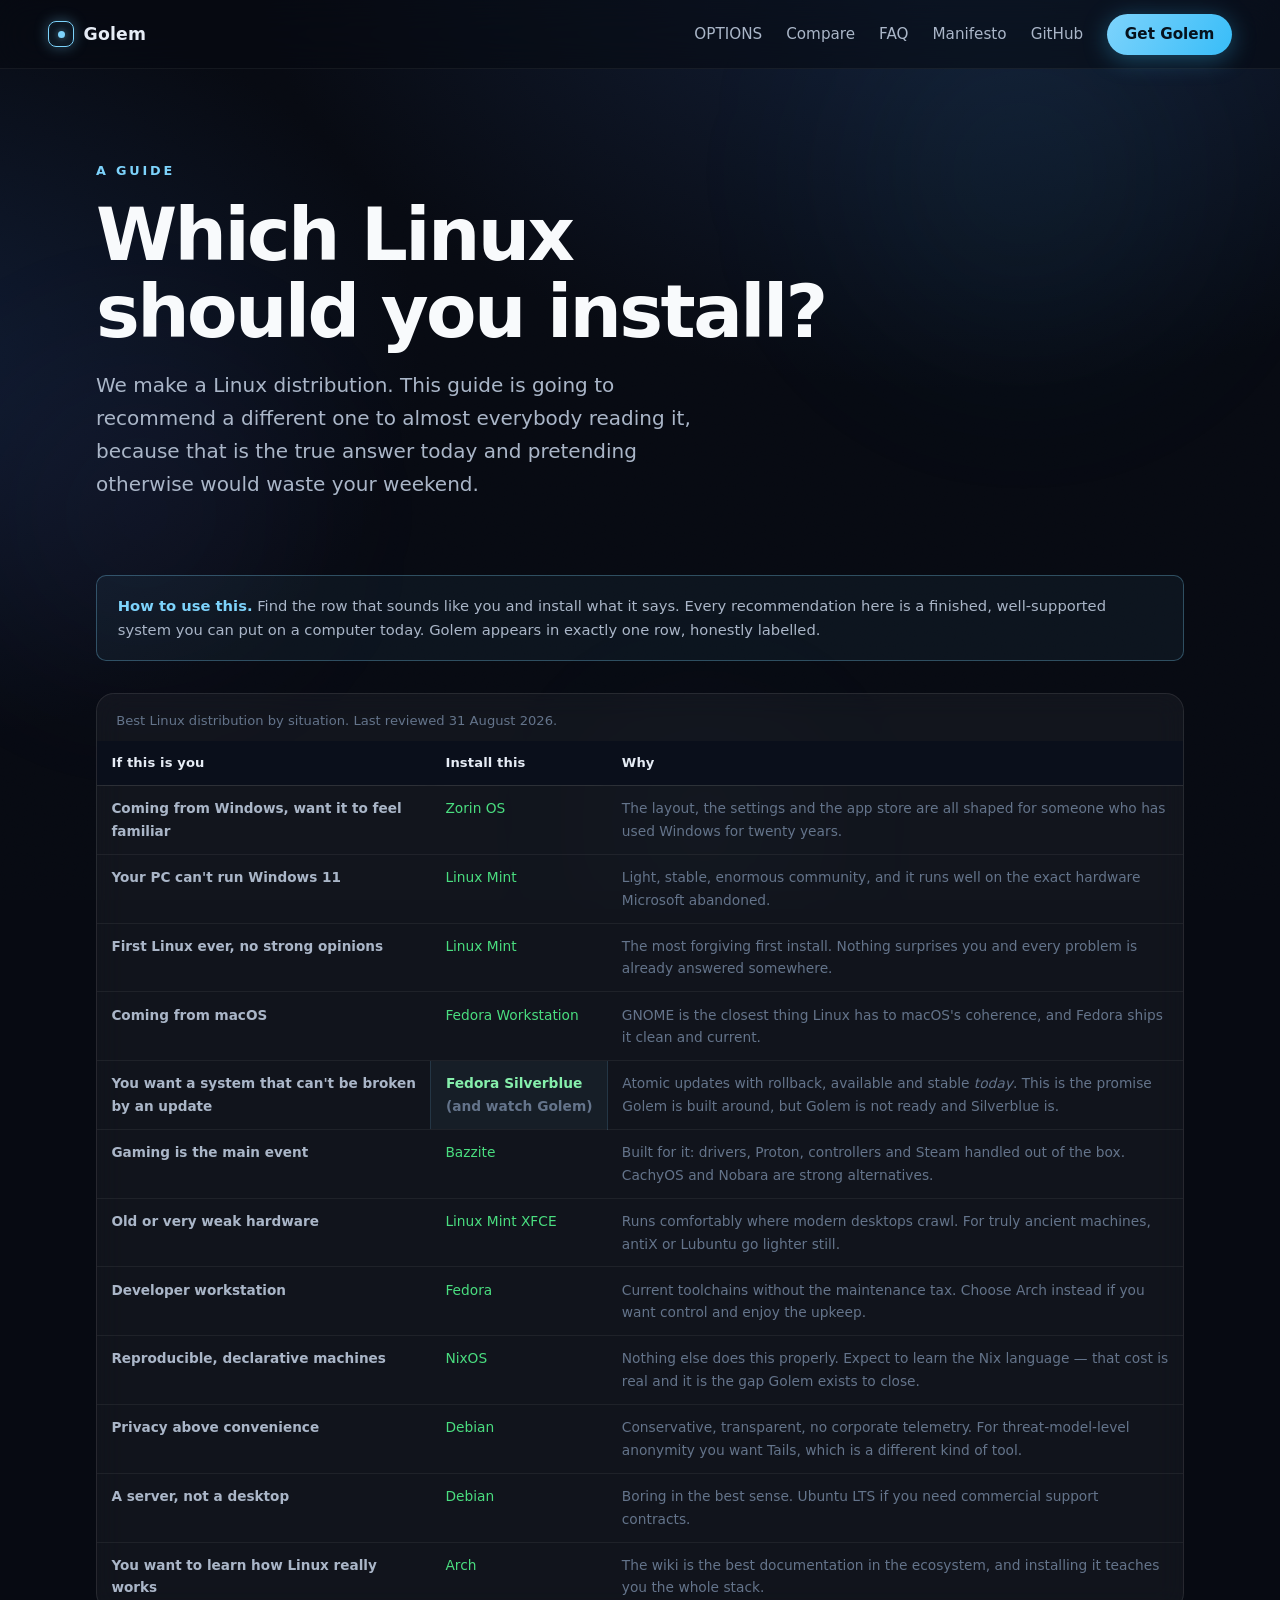
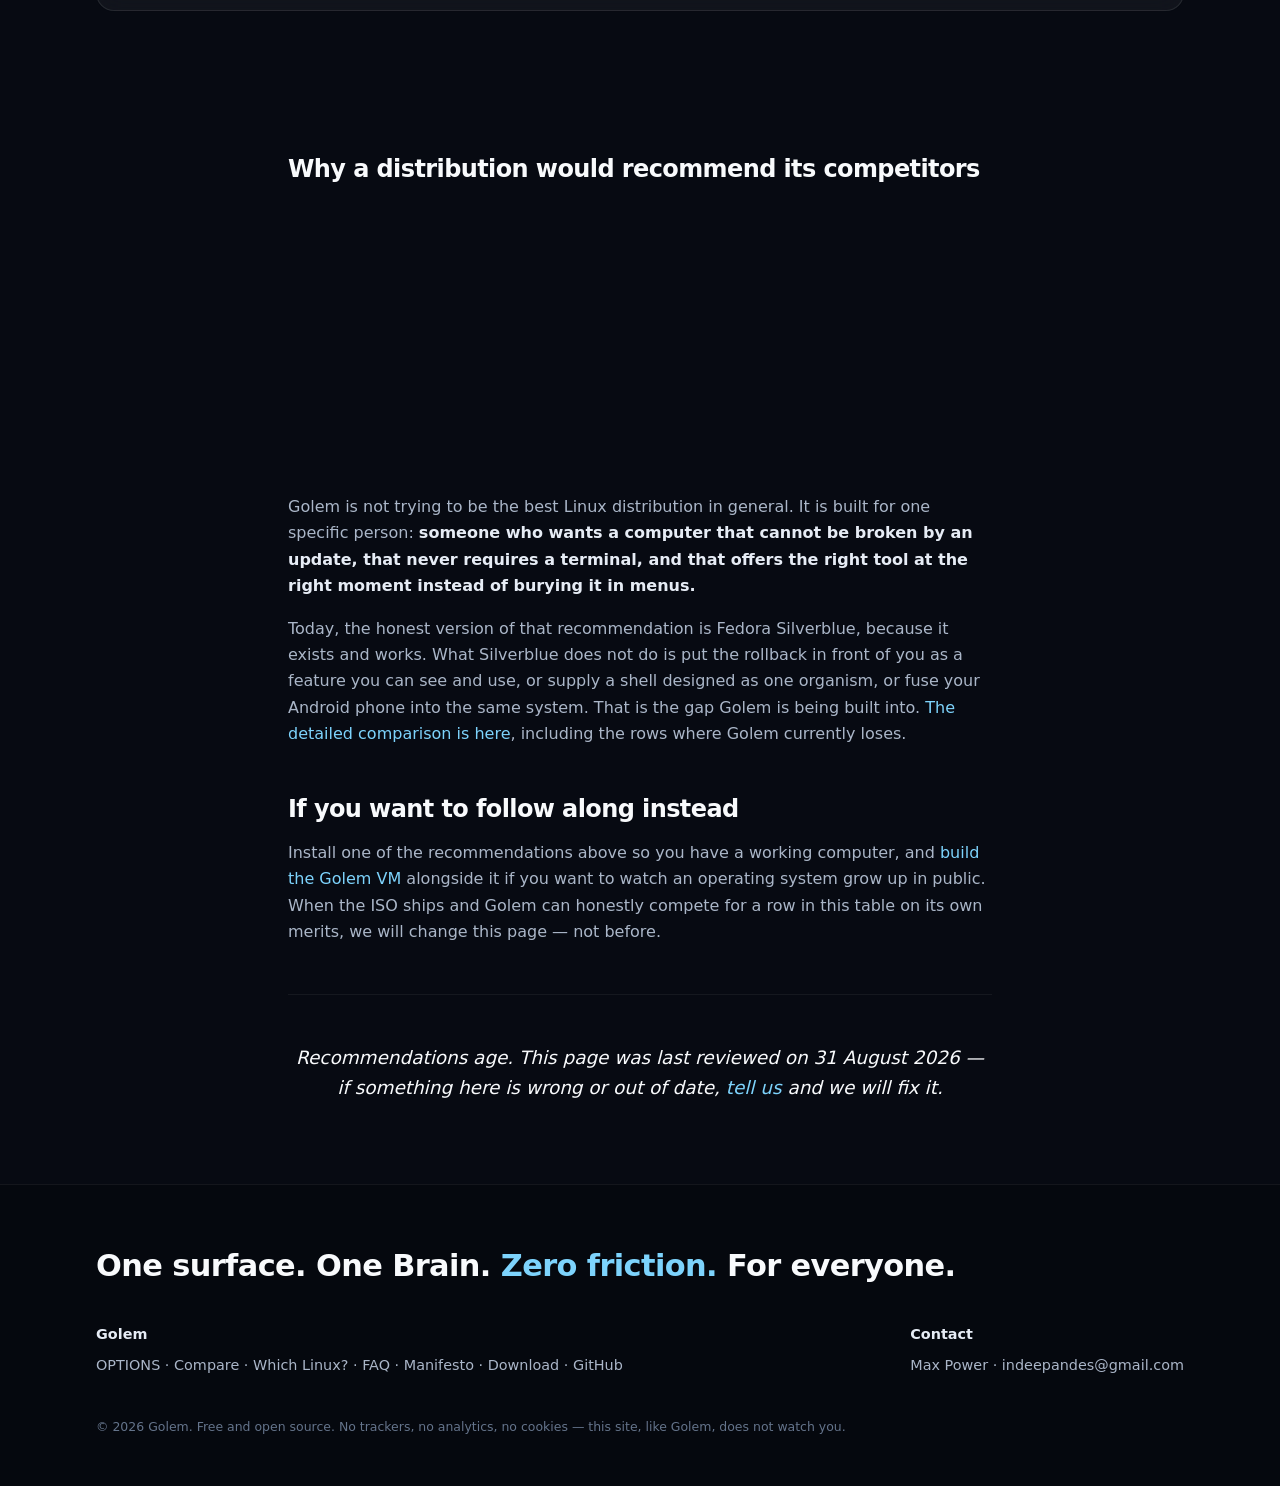
==== choose.html @ f8539fc9 "Fix the "golem linux" entity gap; serve "best distro" intent honestly The brand query problem was se" ====
<!DOCTYPE html>
<html lang="en">
<head>
  <meta charset="UTF-8" />
  <meta name="viewport" content="width=device-width, initial-scale=1.0" />
  <title>Which Linux should you actually install? An honest guide</title>
  <meta name="description" content="A guide to choosing the best Linux distribution for your situation — written by people who make one and will still tell you to install a different one. Covers Windows switchers, old hardware, gaming, developers and unbreakable systems." />
  <link rel="canonical" href="https://golem-os.com/choose.html" />
  <meta property="og:title" content="Which Linux should you actually install?" />
  <meta property="og:description" content="We make a Linux distribution, and this guide will mostly recommend other ones. Honest picks by situation." />
  <meta property="og:type" content="article" />
  <meta property="og:url" content="https://golem-os.com/choose.html" />
  <meta property="og:image" content="https://golem-os.com/assets/og-image.png" />
  <meta property="og:site_name" content="Golem" />
  <meta name="twitter:card" content="summary_large_image" />
  <link rel="icon" href="data:image/svg+xml,%3Csvg xmlns='http://www.w3.org/2000/svg' viewBox='0 0 32 32'%3E%3Crect x='3' y='3' width='26' height='26' rx='8' fill='none' stroke='%237dd3fc' stroke-width='2.5'/%3E%3Ccircle cx='16' cy='16' r='4' fill='%237dd3fc'/%3E%3C/svg%3E" />
  <link rel="stylesheet" href="assets/styles.css" />
  <script type="application/ld+json">
  {
    "@context": "https://schema.org",
    "@type": "TechArticle",
    "headline": "Which Linux should you actually install? An honest guide to choosing a distribution",
    "description": "A guide to choosing the best Linux distribution for a given situation — Windows switchers, machines rejected by Windows 11, gaming, development, older hardware, and systems that must not break — written by the developers of Golem Linux, who recommend other distributions for most cases.",
    "datePublished": "2026-08-31",
    "dateModified": "2026-08-31",
    "inLanguage": "en",
    "author": { "@type": "Person", "name": "Max Power" },
    "publisher": { "@type": "Organization", "name": "Golem", "url": "https://golem-os.com" },
    "mainEntityOfPage": { "@type": "WebPage", "@id": "https://golem-os.com/choose.html" },
    "about": [
      { "@type": "Thing", "name": "Linux distribution" },
      { "@type": "Thing", "name": "Operating system selection" }
    ]
  }
  </script>
</head>
<body>

  <div class="substrate" aria-hidden="true">
    <div class="aurora a1"></div>
    <div class="aurora a2"></div>
    <div class="aurora a3"></div>
  </div>

  <nav>
    <a class="brand" href="index.html"><span class="mark" aria-hidden="true"></span>Golem</a>
    <div class="links">
      <a href="options.html">OPTIONS</a>
      <a href="compare.html">Compare</a>
      <a href="faq.html">FAQ</a>
      <a href="manifesto.html">Manifesto</a>
      <a href="https://github.com/maxpoww/Golem">GitHub</a>
      <a class="btn" href="download.html">Get Golem</a>
    </div>
  </nav>

  <main>
    <section class="page-head">
      <div class="wrap">
        <div class="kicker rv in">A guide</div>
        <h1 class="rv in">Which Linux<br />should you install?</h1>
        <p class="lead rv in d1" style="margin-top:1.2rem">We make a Linux distribution.
        This guide is going to recommend a different one to almost everybody reading it,
        because that is the true answer today and pretending otherwise would waste your
        weekend.</p>
      </div>
    </section>

    <section style="padding-top:1rem">
      <div class="wrap">
        <div class="callout blue rv"><b>How to use this.</b> Find the row that sounds
        like you and install what it says. Every recommendation here is a finished,
        well-supported system you can put on a computer today. Golem appears in exactly
        one row, honestly labelled.</div>

        <div class="table-scroll rv" style="margin-top:2rem">
          <table class="cmp">
            <caption>Best Linux distribution by situation. Last reviewed 31 August 2026.</caption>
            <thead>
              <tr>
                <th scope="col">If this is you</th>
                <th scope="col">Install this</th>
                <th scope="col">Why</th>
              </tr>
            </thead>
            <tbody>
              <tr>
                <th scope="row">Coming from Windows, want it to feel familiar</th>
                <td class="good">Zorin OS</td>
                <td style="white-space:normal">The layout, the settings and the app store are all shaped for someone who has used Windows for twenty years.</td>
              </tr>
              <tr>
                <th scope="row">Your PC can't run Windows 11</th>
                <td class="good">Linux Mint</td>
                <td style="white-space:normal">Light, stable, enormous community, and it runs well on the exact hardware Microsoft abandoned.</td>
              </tr>
              <tr>
                <th scope="row">First Linux ever, no strong opinions</th>
                <td class="good">Linux Mint</td>
                <td style="white-space:normal">The most forgiving first install. Nothing surprises you and every problem is already answered somewhere.</td>
              </tr>
              <tr>
                <th scope="row">Coming from macOS</th>
                <td class="good">Fedora Workstation</td>
                <td style="white-space:normal">GNOME is the closest thing Linux has to macOS's coherence, and Fedora ships it clean and current.</td>
              </tr>
              <tr>
                <th scope="row">You want a system that can't be broken by an update</th>
                <td class="mine good">Fedora Silverblue<br /><span class="faint">(and watch Golem)</span></td>
                <td style="white-space:normal">Atomic updates with rollback, available and stable <em>today</em>. This is the promise Golem is built around, but Golem is not ready and Silverblue is.</td>
              </tr>
              <tr>
                <th scope="row">Gaming is the main event</th>
                <td class="good">Bazzite</td>
                <td style="white-space:normal">Built for it: drivers, Proton, controllers and Steam handled out of the box. CachyOS and Nobara are strong alternatives.</td>
              </tr>
              <tr>
                <th scope="row">Old or very weak hardware</th>
                <td class="good">Linux Mint XFCE</td>
                <td style="white-space:normal">Runs comfortably where modern desktops crawl. For truly ancient machines, antiX or Lubuntu go lighter still.</td>
              </tr>
              <tr>
                <th scope="row">Developer workstation</th>
                <td class="good">Fedora</td>
                <td style="white-space:normal">Current toolchains without the maintenance tax. Choose Arch instead if you want control and enjoy the upkeep.</td>
              </tr>
              <tr>
                <th scope="row">Reproducible, declarative machines</th>
                <td class="good">NixOS</td>
                <td style="white-space:normal">Nothing else does this properly. Expect to learn the Nix language — that cost is real and it is the gap Golem exists to close.</td>
              </tr>
              <tr>
                <th scope="row">Privacy above convenience</th>
                <td class="good">Debian</td>
                <td style="white-space:normal">Conservative, transparent, no corporate telemetry. For threat-model-level anonymity you want Tails, which is a different kind of tool.</td>
              </tr>
              <tr>
                <th scope="row">A server, not a desktop</th>
                <td class="good">Debian</td>
                <td style="white-space:normal">Boring in the best sense. Ubuntu LTS if you need commercial support contracts.</td>
              </tr>
              <tr>
                <th scope="row">You want to learn how Linux really works</th>
                <td class="good">Arch</td>
                <td style="white-space:normal">The wiki is the best documentation in the ecosystem, and installing it teaches you the whole stack.</td>
              </tr>
            </tbody>
          </table>
        </div>
      </div>
    </section>

    <section style="padding-top:1rem">
      <div class="wrap prose">

        <h2 class="rv">Why a distribution would recommend its competitors</h2>
        <p class="rv">Because the alternative is lying to you, and because a
        recommendation is only worth something if the person giving it is willing to
        give a different one. Golem is <strong>pre-alpha</strong>: there is no
        installable ISO, some tasks still need a terminal, and there is no screen
        reader support. Putting it at the top of a "best Linux" list today would be
        false, and you would find out within an hour of installing it.</p>
        <p class="rv">We would rather be the page you trusted when you installed Mint
        than the page that wasted your Saturday.</p>

        <h2 class="rv">The one row where Golem is the answer — eventually</h2>
        <p class="rv">Golem is not trying to be the best Linux distribution in general.
        It is built for one specific person: <strong>someone who wants a computer that
        cannot be broken by an update, that never requires a terminal, and that offers
        the right tool at the right moment instead of burying it in menus.</strong></p>
        <p class="rv">Today, the honest version of that recommendation is Fedora
        Silverblue, because it exists and works. What Silverblue does not do is put the
        rollback in front of you as a feature you can see and use, or supply a shell
        designed as one organism, or fuse your Android phone into the same system. That
        is the gap Golem is being built into. <a href="compare.html">The detailed
        comparison is here</a>, including the rows where Golem currently loses.</p>

        <h2 class="rv">If you want to follow along instead</h2>
        <p class="rv">Install one of the recommendations above so you have a working
        computer, and <a href="download.html">build the Golem VM</a> alongside it if you
        want to watch an operating system grow up in public. When the ISO ships and
        Golem can honestly compete for a row in this table on its own merits, we will
        change this page — not before.</p>

        <hr />
        <p class="close rv">Recommendations age. This page was last reviewed on
        31 August 2026 — if something here is wrong or out of date,
        <a href="mailto:indeepandes@gmail.com">tell us</a> and we will fix it.</p>
      </div>
    </section>
  </main>

  <footer>
    <div class="foot-wrap">
      <p class="foot-tag">One surface. One Brain. <span>Zero friction.</span> For everyone.</p>
      <div class="foot-cols">
        <div class="col">
          <b>Golem</b>
          <a href="options.html">OPTIONS</a> · <a href="compare.html">Compare</a> ·
          <a href="choose.html">Which Linux?</a> · <a href="faq.html">FAQ</a> ·
          <a href="manifesto.html">Manifesto</a> ·
          <a href="download.html">Download</a> · <a href="https://github.com/maxpoww/Golem">GitHub</a>
        </div>
        <div class="col">
          <b>Contact</b>
          Max Power · <a href="mailto:indeepandes@gmail.com">indeepandes@gmail.com</a>
        </div>
      </div>
      <p class="foot-note">© <span id="yr"></span> Golem. Free and open source.
      No trackers, no analytics, no cookies — this site, like Golem, does not watch you.</p>
    </div>
  </footer>

  <script src="assets/golem.js"></script>
</body>
</html>
---- assets/styles.css ----
/* ─────────────────────────────────────────────────────────────
   Golem — golem-os.com
   One design language: dark substrate, frosted glass, accent
   glow, motion with intent, idle at rest.
   ───────────────────────────────────────────────────────────── */

:root {
  --bg-0: #070a12;
  --bg-1: #0b101d;
  --bg-2: #101827;
  --ink: #e6ecf5;
  --ink-dim: #aab6c8;
  --ink-faint: #64748b;
  --accent: #7dd3fc;          /* the Shining */
  --accent-deep: #38bdf8;
  --violet: #a78bfa;
  --amber: #fbbf24;
  --red: #f87171;
  --green: #4ade80;
  --glass: rgba(255, 255, 255, 0.045);
  --glass-hi: rgba(255, 255, 255, 0.085);
  --line: rgba(255, 255, 255, 0.09);
  --line-soft: rgba(255, 255, 255, 0.06);
  --radius: 18px;
  --radius-sm: 10px;
  --font: system-ui, -apple-system, "Segoe UI", Roboto, "Inter", sans-serif;
  --mono: ui-monospace, "JetBrains Mono", "Cascadia Code", Menlo, monospace;
  --shadow: 0 24px 70px rgba(0, 0, 0, 0.55);
  --ease: cubic-bezier(0.22, 1, 0.36, 1);
}

* { margin: 0; padding: 0; box-sizing: border-box; }

html { scroll-behavior: smooth; }

body {
  font-family: var(--font);
  background: var(--bg-0);
  color: var(--ink);
  line-height: 1.65;
  overflow-x: hidden;
  -webkit-font-smoothing: antialiased;
}

::selection { background: rgba(125, 211, 252, 0.28); color: #fff; }

a { color: var(--accent); text-decoration: none; }
a:hover { text-decoration: underline; text-underline-offset: 3px; }

/* ── Substrate: aurora + grain ──────────────────────────────── */

.substrate {
  position: fixed; inset: 0; z-index: -2; overflow: hidden;
  background:
    radial-gradient(1200px 800px at 75% -10%, #14213a 0%, transparent 60%),
    radial-gradient(1000px 700px at -10% 40%, #101c33 0%, transparent 55%),
    var(--bg-0);
}
.substrate::after {
  content: ""; position: absolute; inset: 0;
  background-image: url("data:image/svg+xml,%3Csvg xmlns='http://www.w3.org/2000/svg' width='160' height='160'%3E%3Cfilter id='n'%3E%3CfeTurbulence type='fractalNoise' baseFrequency='0.9' numOctaves='2'/%3E%3C/filter%3E%3Crect width='160' height='160' filter='url(%23n)' opacity='0.05'/%3E%3C/svg%3E");
  mix-blend-mode: overlay;
}
.aurora {
  position: absolute; border-radius: 50%; filter: blur(90px); opacity: 0.5;
  will-change: transform;
}
.aurora.a1 {
  width: 44vw; height: 44vw; left: 58%; top: -12%;
  background: radial-gradient(circle, rgba(56, 189, 248, 0.16), transparent 65%);
  animation: drift-a 26s var(--ease) infinite alternate;
}
.aurora.a2 {
  width: 38vw; height: 38vw; left: -8%; top: 30%;
  background: radial-gradient(circle, rgba(167, 139, 250, 0.12), transparent 65%);
  animation: drift-b 34s var(--ease) infinite alternate;
}
.aurora.a3 {
  width: 30vw; height: 30vw; left: 40%; top: 70%;
  background: radial-gradient(circle, rgba(125, 211, 252, 0.08), transparent 65%);
  animation: drift-a 42s var(--ease) infinite alternate-reverse;
}
@keyframes drift-a { from { transform: translate3d(0,0,0) scale(1); } to { transform: translate3d(-6vw, 5vh, 0) scale(1.15); } }
@keyframes drift-b { from { transform: translate3d(0,0,0) scale(1); } to { transform: translate3d(5vw, -4vh, 0) scale(0.9); } }

/* ── Nav ────────────────────────────────────────────────────── */

nav {
  position: fixed; top: 0; left: 0; right: 0; z-index: 50;
  display: flex; align-items: center; gap: 1.6rem;
  padding: 0.85rem clamp(1.2rem, 4vw, 3rem);
  background: rgba(7, 10, 18, 0.55);
  backdrop-filter: blur(18px); -webkit-backdrop-filter: blur(18px);
  border-bottom: 1px solid var(--line-soft);
}
.brand {
  display: flex; align-items: center; gap: 0.6rem;
  font-weight: 700; font-size: 1.08rem; letter-spacing: 0.01em; color: var(--ink);
}
.brand:hover { text-decoration: none; }
.mark {
  width: 26px; height: 26px; border-radius: 8px;
  border: 1.5px solid var(--accent);
  position: relative; flex-shrink: 0;
  box-shadow: 0 0 14px rgba(125, 211, 252, 0.35), inset 0 0 8px rgba(125, 211, 252, 0.15);
}
.mark::after {
  content: ""; position: absolute; inset: 0; margin: auto;
  width: 7px; height: 7px; border-radius: 50%;
  background: var(--accent);
  box-shadow: 0 0 10px var(--accent);
  animation: eye 5s ease-in-out infinite;
}
@keyframes eye { 0%, 100% { opacity: 0.85; transform: scale(1);} 50% { opacity: 1; transform: scale(1.18);} }
nav .links { margin-left: auto; display: flex; align-items: center; gap: 1.5rem; }
nav .links a { color: var(--ink-dim); font-size: 0.95rem; }
nav .links a:hover { color: var(--ink); text-decoration: none; }
nav .links a.active { color: var(--accent); }
.btn {
  display: inline-flex; align-items: center; gap: 0.5rem;
  padding: 0.62rem 1.25rem; border-radius: 999px;
  font-weight: 600; font-size: 0.95rem; color: #06121d !important;
  background: linear-gradient(120deg, var(--accent), var(--accent-deep));
  box-shadow: 0 4px 24px rgba(56, 189, 248, 0.35);
  transition: transform 0.25s var(--ease), box-shadow 0.25s var(--ease);
}
.btn:hover { transform: translateY(-2px); box-shadow: 0 8px 32px rgba(56, 189, 248, 0.5); text-decoration: none; }
.btn.ghost {
  background: var(--glass); color: var(--ink) !important;
  border: 1px solid var(--line); box-shadow: none;
  backdrop-filter: blur(10px);
}
.btn.ghost:hover { border-color: rgba(125, 211, 252, 0.4); box-shadow: 0 4px 24px rgba(0,0,0,0.3); }
nav .btn { padding: 0.5rem 1.1rem; }

/* ── Layout primitives ──────────────────────────────────────── */

main { display: block; }
section { padding: clamp(4rem, 9vh, 7.5rem) clamp(1.2rem, 5vw, 3rem); }
.wrap { max-width: 68rem; margin: 0 auto; }
.wrap.narrow { max-width: 46rem; }

.kicker {
  font-size: 0.8rem; font-weight: 700; letter-spacing: 0.22em;
  text-transform: uppercase; color: var(--accent);
  margin-bottom: 1rem;
}
h1 {
  font-size: clamp(2.6rem, 6.5vw, 4.6rem);
  line-height: 1.04; letter-spacing: -0.035em; font-weight: 800;
  color: #f8fafc;
}
h2 {
  font-size: clamp(1.7rem, 3.6vw, 2.6rem);
  line-height: 1.12; letter-spacing: -0.025em; font-weight: 750;
  color: #f8fafc; margin-bottom: 1.1rem;
}
h3 { font-size: 1.12rem; color: #f8fafc; letter-spacing: -0.01em; }
.lead { font-size: clamp(1.05rem, 1.8vw, 1.25rem); color: var(--ink-dim); max-width: 40rem; }
.dim { color: var(--ink-dim); }
.faint { color: var(--ink-faint); }

.glass {
  background: var(--glass);
  border: 1px solid var(--line);
  border-radius: var(--radius);
  backdrop-filter: blur(14px); -webkit-backdrop-filter: blur(14px);
}

/* Scroll reveal */
.rv { opacity: 0; transform: translateY(26px); transition: opacity 0.9s var(--ease), transform 0.9s var(--ease); }
.rv.in { opacity: 1; transform: none; }
.rv.d1 { transition-delay: 0.08s; } .rv.d2 { transition-delay: 0.16s; }
.rv.d3 { transition-delay: 0.24s; } .rv.d4 { transition-delay: 0.32s; }

/* ── Hero ───────────────────────────────────────────────────── */

.hero {
  min-height: 100svh;
  display: flex; flex-direction: column; justify-content: center;
  padding-top: 7rem; gap: 3.5rem;
}
.hero .copy { text-align: center; max-width: 52rem; margin: 0 auto; }
.hero .copy .lead { margin: 1.4rem auto 2.2rem; }
.hero .ctas { display: flex; gap: 1rem; justify-content: center; flex-wrap: wrap; }
.hero .release {
  display: inline-flex; align-items: center; gap: 0.55rem;
  font-size: 0.85rem; color: var(--ink-dim);
  border: 1px solid var(--line); border-radius: 999px;
  padding: 0.35rem 0.95rem; margin-bottom: 1.6rem;
  background: var(--glass);
}
.hero .release .pulse {
  width: 7px; height: 7px; border-radius: 50%; background: var(--green);
  box-shadow: 0 0 8px var(--green);
  animation: eye 3s ease-in-out infinite;
}

/* The living desktop */
.scene { perspective: 1400px; max-width: 62rem; margin: 0 auto; width: 100%; }
.desktop {
  position: relative; aspect-ratio: 16 / 9.6; width: 100%;
  border-radius: 22px; overflow: hidden;
  border: 1px solid var(--line);
  background:
    radial-gradient(140% 110% at 68% 12%, #1b2c4d 0%, #0e1729 48%, #0a101f 100%);
  box-shadow: var(--shadow), 0 0 90px rgba(56, 189, 248, 0.07);
  transform: rotateX(6deg);
  transform-style: preserve-3d;
  transition: transform 0.5s var(--ease);
  will-change: transform;
}
.desktop::before { /* wallpaper glow */
  content: ""; position: absolute; inset: 0;
  background:
    radial-gradient(40% 45% at 30% 75%, rgba(167, 139, 250, 0.12), transparent 70%),
    radial-gradient(45% 50% at 78% 30%, rgba(56, 189, 248, 0.14), transparent 70%);
  animation: wall 18s ease-in-out infinite alternate;
}
@keyframes wall { from { opacity: 0.7; } to { opacity: 1; } }

.g-topbar {
  position: absolute; top: 10px; left: 50%; transform: translateX(-50%);
  display: flex; align-items: center; gap: 0.6rem;
  padding: 0.35rem 0.8rem; border-radius: 999px;
  background: rgba(10, 15, 28, 0.6); border: 1px solid var(--line-soft);
  backdrop-filter: blur(12px);
  font-size: 0.72rem; color: var(--ink-dim); z-index: 3;
}
.g-topbar .sep { width: 1px; height: 12px; background: var(--line); }
.g-pill {
  padding: 0.12rem 0.6rem; border-radius: 999px; font-size: 0.68rem;
  background: rgba(255,255,255,0.06); border: 1px solid transparent;
  color: var(--ink-faint); transition: all 0.5s var(--ease);
  white-space: nowrap; max-width: 40px; overflow: hidden;
}
.g-pill.on {
  color: var(--ink); border-color: rgba(125, 211, 252, 0.35);
  background: rgba(125, 211, 252, 0.1); max-width: 160px;
  box-shadow: 0 0 12px rgba(125, 211, 252, 0.15);
}
.g-bell { position: relative; display: inline-block; width: 14px; height: 14px; }
.g-bell svg { display: block; width: 100%; height: 100%; stroke: var(--ink-dim); transition: stroke 0.4s; }
.d-bellbox .g-bell { width: 18px; height: 18px; }
.g-bell.amber svg { stroke: var(--amber); filter: drop-shadow(0 0 4px rgba(251,191,36,0.7)); }
.g-bell.red svg { stroke: var(--red); filter: drop-shadow(0 0 5px rgba(248,113,113,0.8)); }
.g-bell.beat svg { animation: beat 2s ease-in-out infinite; }
@keyframes beat { 0%,100% { transform: scale(1);} 50% { transform: scale(1.35);} }

.g-dock {
  position: absolute; bottom: 12px; left: 50%; transform: translateX(-50%);
  display: flex; gap: 0.55rem; padding: 0.5rem 0.7rem;
  border-radius: 16px; background: rgba(10, 15, 28, 0.6);
  border: 1px solid var(--line-soft); backdrop-filter: blur(12px); z-index: 3;
}
.g-app {
  width: clamp(22px, 3.2vw, 34px); height: clamp(22px, 3.2vw, 34px);
  border-radius: 9px;
  background: linear-gradient(140deg, var(--tint, #38bdf8) 0%, rgba(255,255,255,0.08) 130%);
  opacity: 0.85; position: relative;
  transition: transform 0.3s var(--ease);
}
.g-app:hover { transform: translateY(-5px) scale(1.08); }
.g-app.running::after {
  content: ""; position: absolute; bottom: -5px; left: 50%;
  transform: translateX(-50%);
  width: 3px; height: 3px; border-radius: 50%; background: var(--accent);
}

/* OPTIONS box inside hero */
.g-obox {
  position: absolute; right: 5%; top: 18%;
  width: min(46%, 300px); z-index: 2;
  border-radius: 14px; padding: 0.9rem;
  background: rgba(13, 20, 36, 0.72); border: 1px solid rgba(125, 211, 252, 0.22);
  backdrop-filter: blur(16px);
  box-shadow: 0 16px 44px rgba(0, 0, 0, 0.45), 0 0 24px rgba(125, 211, 252, 0.08);
  opacity: 0; transform: translateY(14px) scale(0.96);
  transition: opacity 0.6s var(--ease), transform 0.6s var(--ease);
}
.g-obox.show { opacity: 1; transform: none; }
.g-obox .tag {
  font-size: 0.62rem; letter-spacing: 0.18em; text-transform: uppercase;
  color: var(--accent); margin-bottom: 0.5rem; font-weight: 700;
}
.g-card { display: flex; gap: 0.65rem; align-items: flex-start; }
.g-card .thumb {
  width: 52px; height: 52px; border-radius: 10px; flex-shrink: 0;
  background: linear-gradient(140deg, #38bdf8, #a78bfa);
  opacity: 0.9;
}
.g-card .t1 { height: 9px; width: 85%; border-radius: 4px; background: rgba(255,255,255,0.55); margin-bottom: 7px; }
.g-card .t2 { height: 7px; width: 65%; border-radius: 4px; background: rgba(255,255,255,0.22); margin-bottom: 7px; }
.g-card .t3 { height: 7px; width: 45%; border-radius: 4px; background: rgba(255,255,255,0.14); }
.g-obox .row {
  display: flex; gap: 0.5rem; margin-top: 0.8rem;
}
.g-obox .chip {
  font-size: 0.66rem; padding: 0.28rem 0.7rem; border-radius: 999px;
  border: 1px solid var(--line); color: var(--ink-dim);
}
.g-obox .chip.hot { border-color: rgba(125,211,252,0.4); color: var(--accent); }

.hint { text-align: center; font-size: 0.8rem; color: var(--ink-faint); margin-top: 1.1rem; }

/* ── Big statement ──────────────────────────────────────────── */

.statement { text-align: center; }
.statement p {
  font-size: clamp(1.6rem, 4vw, 2.8rem); line-height: 1.25;
  letter-spacing: -0.02em; font-weight: 650; color: #f1f5f9;
  max-width: 56rem; margin: 0 auto;
}
.statement p em { color: var(--accent); font-style: normal; }
.statement .who { margin-top: 1.6rem; font-size: 1.05rem; color: var(--ink-faint); }

/* ── Demo cards ─────────────────────────────────────────────── */

.demos { display: grid; grid-template-columns: repeat(auto-fit, minmax(270px, 1fr)); gap: 1.2rem; margin-top: 2.6rem; }
.demo { padding: 1.3rem; display: flex; flex-direction: column; gap: 1rem; overflow: hidden; }
.demo .stage {
  position: relative; height: 168px; border-radius: var(--radius-sm);
  background: linear-gradient(160deg, #0d1526, #0a101d);
  border: 1px solid var(--line-soft); overflow: hidden;
}
.demo h3 { margin-top: 0.2rem; }
.demo p { font-size: 0.92rem; color: var(--ink-dim); }

/* demo: share card */
.d-url {
  position: absolute; top: 18px; left: 14px; right: 14px;
  font-family: var(--mono); font-size: 0.72rem; color: var(--ink-dim);
  padding: 0.45rem 0.6rem; border-radius: 8px;
  background: rgba(255,255,255,0.04); border: 1px solid var(--line-soft);
  transition: all 0.4s var(--ease); white-space: nowrap; overflow: hidden;
}
.d-url.copied { border-color: rgba(125,211,252,0.5); color: var(--accent); background: rgba(125,211,252,0.07); }
.d-share {
  position: absolute; left: 14px; right: 14px; bottom: 14px;
  border-radius: 10px; padding: 0.7rem;
  background: rgba(16, 24, 42, 0.9); border: 1px solid rgba(125,211,252,0.25);
  display: flex; gap: 0.6rem;
  opacity: 0; transform: translateY(12px) scale(0.97);
  transition: all 0.55s var(--ease);
  box-shadow: 0 10px 30px rgba(0,0,0,0.4);
}
.d-share.show { opacity: 1; transform: none; }
.d-share .thumb { width: 44px; height: 44px; border-radius: 8px; background: linear-gradient(140deg, #38bdf8, #a78bfa); flex-shrink: 0; }
.d-share .lines { flex: 1; padding-top: 3px; }
.d-share .l1 { height: 8px; width: 80%; background: rgba(255,255,255,0.5); border-radius: 4px; margin-bottom: 6px; }
.d-share .l2 { height: 6px; width: 60%; background: rgba(255,255,255,0.2); border-radius: 4px; }

/* demo: battery */
.d-batt {
  position: absolute; top: 16px; left: 14px;
  display: flex; align-items: center; gap: 0.5rem;
  font-family: var(--mono); font-size: 0.85rem; color: var(--ink-dim);
}
.d-batt .shell {
  width: 30px; height: 14px; border: 1.5px solid var(--ink-faint); border-radius: 4px;
  position: relative; padding: 2px;
}
.d-batt .shell::after {
  content: ""; position: absolute; right: -5px; top: 4px;
  width: 3px; height: 6px; border-radius: 1px; background: var(--ink-faint);
}
.d-batt .juice { height: 100%; border-radius: 2px; background: var(--green); width: 60%; transition: all 0.8s var(--ease); }
.d-batt.low .juice { background: var(--amber); }
.d-batt.crit .juice { background: var(--red); }
.d-bellbox { position: absolute; top: 16px; right: 16px; }
.d-notif {
  position: absolute; top: 46px; right: 16px; max-width: 78%;
  font-size: 0.72rem; color: var(--ink); padding: 0.5rem 0.7rem;
  border-radius: 9px; background: rgba(16,24,42,0.92);
  border: 1px solid rgba(248,113,113,0.35);
  opacity: 0; transform: translateY(-8px);
  transition: all 0.5s var(--ease);
}
.d-notif.show { opacity: 1; transform: none; }
.d-suspend {
  position: absolute; inset: 0; display: flex; align-items: center; justify-content: center;
  background: rgba(4, 6, 12, 0.9); font-size: 0.8rem; color: var(--ink-dim);
  letter-spacing: 0.12em; text-transform: uppercase;
  opacity: 0; transition: opacity 0.8s ease;
}
.d-suspend.show { opacity: 1; }

/* demo: dictionary */
.d-word {
  position: absolute; top: 22px; left: 50%; transform: translateX(-50%);
  font-size: 1rem; color: var(--ink); padding: 0.2rem 0.55rem; border-radius: 6px;
  transition: background 0.4s;
}
.d-word.sel { background: rgba(125, 211, 252, 0.25); }
.d-def {
  position: absolute; left: 14px; right: 14px; bottom: 14px;
  border-radius: 10px; padding: 0.7rem 0.85rem;
  background: rgba(16, 24, 42, 0.92); border: 1px solid rgba(125,211,252,0.25);
  opacity: 0; transform: translateY(12px);
  transition: all 0.55s var(--ease);
  font-size: 0.75rem; color: var(--ink-dim);
}
.d-def.show { opacity: 1; transform: none; }
.d-def b { color: var(--accent); font-size: 0.8rem; }
.d-def i { color: var(--ink-faint); }

/* demo: window pills */
.d-pills {
  position: absolute; top: 20px; left: 50%; transform: translateX(-50%);
  display: flex; gap: 0.45rem; align-items: center;
}
.d-win {
  position: absolute; border-radius: 8px; border: 1px solid var(--line);
  background: linear-gradient(160deg, rgba(255,255,255,0.05), rgba(255,255,255,0.015));
  transition: all 0.7s var(--ease); opacity: 0.55;
}
.d-win.front { opacity: 1; border-color: rgba(125,211,252,0.35); box-shadow: 0 10px 26px rgba(0,0,0,0.4); }

/* ── Rollback section ───────────────────────────────────────── */

.rollback { }
.rb-grid { display: grid; grid-template-columns: 1.05fr 1fr; gap: 3rem; align-items: center; margin-top: 1rem; }
@media (max-width: 860px) { .rb-grid { grid-template-columns: 1fr; } }

.rb-demo { padding: 1.4rem; }
.rb-screen {
  position: relative; aspect-ratio: 16/9; border-radius: var(--radius-sm);
  overflow: hidden; border: 1px solid var(--line-soft);
  background: radial-gradient(120% 100% at 70% 20%, #1b2c4d, #0c1322 70%);
}
.rb-screen .deco {
  position: absolute; inset: 0;
  background:
    radial-gradient(35% 40% at 30% 70%, rgba(167,139,250,0.14), transparent 70%),
    radial-gradient(40% 45% at 75% 30%, rgba(56,189,248,0.16), transparent 70%);
}
.rb-screen.broken .deco { animation: glitch-bg 0.5s steps(2) infinite; filter: hue-rotate(120deg) saturate(2); }
.rb-screen.broken::after {
  content: ""; position: absolute; inset: 0;
  background: repeating-linear-gradient(0deg, transparent 0 6px, rgba(248,113,113,0.09) 6px 8px);
  animation: scan 0.4s linear infinite;
}
@keyframes glitch-bg {
  0% { transform: translate(0); } 25% { transform: translate(-6px, 2px); }
  50% { transform: translate(4px, -3px); } 100% { transform: translate(0); }
}
@keyframes scan { from { transform: translateY(0);} to { transform: translateY(8px);} }
.rb-err {
  position: absolute; left: 12%; right: 12%; top: 30%;
  padding: 0.8rem 1rem; border-radius: 10px;
  background: rgba(20, 10, 14, 0.92); border: 1px solid rgba(248,113,113,0.5);
  font-family: var(--mono); font-size: 0.72rem; color: var(--red);
  opacity: 0; transform: scale(0.94); transition: all 0.35s var(--ease);
}
.rb-err.show { opacity: 1; transform: none; }
.rb-heal {
  position: absolute; inset: 0; pointer-events: none;
  background: linear-gradient(105deg, transparent 30%, rgba(125,211,252,0.25) 50%, transparent 70%);
  transform: translateX(-110%);
}
.rb-screen.healing .rb-heal { animation: heal 0.9s var(--ease) forwards; }
@keyframes heal { to { transform: translateX(110%); } }

.rb-timeline {
  display: flex; align-items: center; gap: 0.4rem; margin: 1.1rem 0 1rem;
  font-family: var(--mono); font-size: 0.75rem; color: var(--ink-faint);
  flex-wrap: wrap;
}
.rb-gen {
  padding: 0.3rem 0.75rem; border-radius: 999px;
  border: 1px solid var(--line); transition: all 0.4s var(--ease);
  white-space: nowrap;
}
.rb-gen.now { border-color: rgba(125,211,252,0.5); color: var(--accent); background: rgba(125,211,252,0.08); }
.rb-gen.bad { border-color: rgba(248,113,113,0.55); color: var(--red); background: rgba(248,113,113,0.07); }
.rb-gen.dead { opacity: 0.35; text-decoration: line-through; }
.rb-link { color: var(--ink-faint); }

.rb-actions { display: flex; gap: 0.7rem; flex-wrap: wrap; }
.rb-actions button {
  font: inherit; font-size: 0.9rem; font-weight: 600; cursor: pointer;
  padding: 0.6rem 1.2rem; border-radius: 999px;
  border: 1px solid var(--line); background: var(--glass); color: var(--ink);
  transition: all 0.3s var(--ease);
}
.rb-actions button:hover:not(:disabled) { border-color: rgba(125,211,252,0.4); transform: translateY(-1px); }
.rb-actions button:disabled { opacity: 0.35; cursor: default; }
.rb-actions .danger:hover:not(:disabled) { border-color: rgba(248,113,113,0.5); }
.rb-actions .save {
  background: linear-gradient(120deg, var(--accent), var(--accent-deep));
  color: #06121d; border: none;
}
.rb-actions .save.pulse { animation: savepulse 1.4s ease-in-out infinite; }
@keyframes savepulse {
  0%,100% { box-shadow: 0 0 0 0 rgba(56,189,248,0.5); }
  50% { box-shadow: 0 0 0 12px rgba(56,189,248,0); }
}
.rb-toast {
  margin-top: 1rem; font-size: 0.85rem; min-height: 1.5em;
  color: var(--ink-dim); transition: color 0.4s;
}
.rb-toast.ok { color: var(--green); }
.rb-toast.err { color: var(--red); }

.feature-copy .kicker { margin-bottom: 0.8rem; }
.feature-copy p { color: var(--ink-dim); margin-top: 0.9rem; }
.feature-copy p strong { color: var(--ink); }

/* ── Phone fusion ───────────────────────────────────────────── */

.fusion-grid { display: grid; grid-template-columns: 1fr 1.05fr; gap: 3rem; align-items: center; }
@media (max-width: 860px) { .fusion-grid { grid-template-columns: 1fr; } }

.fusion-stage {
  position: relative; height: 320px; border-radius: var(--radius);
  overflow: visible;
}
.f-phone {
  position: absolute; left: 4%; bottom: 6%;
  width: 118px; height: 232px; border-radius: 22px;
  border: 1.5px solid var(--line); background: linear-gradient(170deg, #101a2e, #0a111f);
  box-shadow: var(--shadow);
  padding: 0.7rem 0.55rem;
}
.f-phone::before {
  content: ""; position: absolute; top: 8px; left: 50%; transform: translateX(-50%);
  width: 34px; height: 5px; border-radius: 3px; background: rgba(255,255,255,0.12);
}
.f-laptop {
  position: absolute; right: 0; top: 6%;
  width: min(62%, 340px); aspect-ratio: 16/10; border-radius: 12px;
  border: 1.5px solid var(--line);
  background: radial-gradient(120% 100% at 70% 15%, #16233d, #0b1220 75%);
  box-shadow: var(--shadow);
}
.f-laptop .f-top {
  position: absolute; top: 7px; left: 50%; transform: translateX(-50%);
  display: flex; gap: 0.4rem; align-items: center;
  padding: 0.22rem 0.6rem; border-radius: 999px;
  background: rgba(10,15,28,0.7); border: 1px solid var(--line-soft);
  font-size: 0.6rem; color: var(--ink-faint);
}
.f-pp {
  display: inline-flex; align-items: center; gap: 4px;
  color: var(--ink-dim);
}
.f-pp .sig { width: 5px; height: 5px; border-radius: 50%; background: var(--green); box-shadow: 0 0 6px var(--green); }
.f-chip {
  position: absolute;
  padding: 0.45rem 0.65rem; border-radius: 10px;
  background: rgba(16,24,42,0.95); border: 1px solid rgba(125,211,252,0.3);
  font-size: 0.66rem; color: var(--ink); box-shadow: 0 10px 26px rgba(0,0,0,0.45);
  opacity: 0; z-index: 5; white-space: nowrap;
}
.f-chip .from { color: var(--ink-faint); font-size: 0.58rem; display: block; }
.f-chip.fly { animation: fly 2.6s var(--ease) forwards; }
@keyframes fly {
  0% { opacity: 0; transform: translate(0, 10px) scale(0.9); }
  14% { opacity: 1; transform: translate(0, 0) scale(1); }
  55% { opacity: 1; transform: translate(0, 0) scale(1); }
  85% { opacity: 1; transform: translate(var(--fly-x, 200px), var(--fly-y, -120px)) scale(0.92); }
  100% { opacity: 0; transform: translate(var(--fly-x, 200px), var(--fly-y, -120px)) scale(0.88); }
}
.f-note { font-size: 0.8rem; color: var(--ink-faint); margin-top: 0.8rem; }
.badge {
  display: inline-block; font-size: 0.7rem; font-weight: 700;
  letter-spacing: 0.14em; text-transform: uppercase;
  color: var(--violet); border: 1px solid rgba(167,139,250,0.35);
  padding: 0.25rem 0.7rem; border-radius: 999px; margin-bottom: 1rem;
}

/* ── Refusals ───────────────────────────────────────────────── */

.refusals { text-align: center; }
.refusals h2 { margin-bottom: 2.2rem; }
.refuse-list { max-width: 44rem; margin: 0 auto; display: flex; flex-direction: column; gap: 0.4rem; }
.refuse {
  font-size: clamp(1.15rem, 2.6vw, 1.7rem); font-weight: 650;
  letter-spacing: -0.015em; color: var(--ink-faint);
  padding: 0.55rem 0; position: relative;
  transition: color 0.6s var(--ease);
}
.refuse::after {
  content: ""; position: absolute; left: 50%; top: 50%;
  transform: translateX(-50%);
  height: 2px; width: 0; background: var(--red); opacity: 0.75;
  transition: width 0.7s var(--ease);
}
.refuse.in { color: var(--ink); }
.refuse.in::after { width: 100%; }
.refuse-close { margin-top: 2.4rem; font-size: 1.05rem; color: var(--ink-dim); }
.refuse-close b { color: var(--accent); }

/* ── Doors ──────────────────────────────────────────────────── */

.doors { display: grid; grid-template-columns: repeat(auto-fit, minmax(240px, 1fr)); gap: 1.2rem; margin-top: 2.4rem; }
.door { padding: 1.6rem; transition: transform 0.35s var(--ease), border-color 0.35s; }
.door:hover { transform: translateY(-5px); border-color: rgba(125,211,252,0.3); }
.door .from { font-size: 0.75rem; letter-spacing: 0.18em; text-transform: uppercase; color: var(--ink-faint); margin-bottom: 0.7rem; font-weight: 700; }
.door h3 { margin-bottom: 0.6rem; }
.door p { font-size: 0.95rem; color: var(--ink-dim); }

/* ── Anatomy (used on /options and home teaser) ─────────────── */

.anatomy { display: grid; grid-template-columns: repeat(auto-fit, minmax(230px, 1fr)); gap: 1.2rem; margin-top: 2.4rem; }
.organ { padding: 1.5rem; position: relative; overflow: hidden; }
.organ .glyph { font-size: 1.6rem; margin-bottom: 0.8rem; display: block; filter: saturate(0.8); }
.organ h3 { margin-bottom: 0.5rem; }
.organ h3 span { color: var(--ink-faint); font-weight: 500; font-size: 0.85rem; font-family: var(--mono); margin-left: 0.4rem; }
.organ p { font-size: 0.92rem; color: var(--ink-dim); }
.organ::before {
  content: ""; position: absolute; top: -40px; right: -40px;
  width: 120px; height: 120px; border-radius: 50%;
  background: radial-gradient(circle, rgba(125,211,252,0.09), transparent 70%);
}

/* ── Open / status ──────────────────────────────────────────── */

.open-grid { display: grid; grid-template-columns: 1fr 1fr; gap: 3rem; align-items: start; }
@media (max-width: 860px) { .open-grid { grid-template-columns: 1fr; } }
.status-line { display: flex; align-items: center; gap: 0.6rem; font-size: 0.9rem; color: var(--ink-dim); margin-top: 1.2rem; }
.status-dot { width: 8px; height: 8px; border-radius: 50%; background: var(--amber); box-shadow: 0 0 8px var(--amber); }

.arc { margin-top: 1rem; }
.arc-step { display: flex; gap: 0.9rem; padding: 0.55rem 0; align-items: baseline; }
.arc-step .id {
  font-family: var(--mono); font-size: 0.78rem; width: 2.6rem; flex-shrink: 0;
  color: var(--ink-faint);
}
.arc-step .id.done { color: var(--green); }
.arc-step .id.doing { color: var(--accent); }
.arc-step .what { font-size: 0.92rem; color: var(--ink-dim); }
.arc-step .what b { color: var(--ink); font-weight: 600; }

/* ── Footer ─────────────────────────────────────────────────── */

footer {
  border-top: 1px solid var(--line-soft);
  padding: 3.5rem clamp(1.2rem, 5vw, 3rem) 3rem;
  background: rgba(5, 7, 13, 0.6);
}
.foot-wrap { max-width: 68rem; margin: 0 auto; }
.foot-tag {
  font-size: clamp(1.3rem, 3vw, 1.9rem); font-weight: 700;
  letter-spacing: -0.02em; color: #f8fafc; margin-bottom: 2rem;
}
.foot-tag span { color: var(--accent); }
.foot-cols { display: flex; flex-wrap: wrap; gap: 2.5rem 4rem; justify-content: space-between; align-items: flex-end; }
.foot-cols .col { font-size: 0.9rem; color: var(--ink-dim); }
.foot-cols .col b { color: var(--ink); display: block; margin-bottom: 0.4rem; }
.foot-cols .col a { color: var(--ink-dim); }
.foot-cols .col a:hover { color: var(--accent); }
.foot-note { margin-top: 2.5rem; font-size: 0.78rem; color: var(--ink-faint); }

/* ── Page (inner pages) ─────────────────────────────────────── */

.page-head { padding-top: 10rem; padding-bottom: 2rem; }
.prose { max-width: 44rem; }
.prose h2 { margin-top: 3rem; font-size: 1.5rem; }
.prose p { margin-top: 1rem; color: var(--ink-dim); }
.prose p strong, .prose li b { color: var(--ink); }
.prose ul { margin: 1rem 0 0 1.2rem; color: var(--ink-dim); }
.prose li { margin-top: 0.55rem; }
.prose hr { border: none; border-top: 1px solid var(--line-soft); margin: 3rem 0; }
.prose .close { font-size: 1.15rem; font-style: italic; color: #f8fafc; text-align: center; }

pre.code {
  margin-top: 1.2rem; padding: 1.1rem 1.2rem; border-radius: var(--radius-sm);
  background: #0a0f1c; border: 1px solid var(--line-soft);
  font-family: var(--mono); font-size: 0.85rem; color: #cde3f5;
  overflow-x: auto; position: relative; line-height: 1.7;
}
pre.code .c { color: var(--ink-faint); }
.copy-btn {
  position: absolute; top: 0.6rem; right: 0.6rem;
  font: inherit; font-size: 0.7rem; cursor: pointer;
  padding: 0.3rem 0.7rem; border-radius: 6px;
  border: 1px solid var(--line); background: var(--glass); color: var(--ink-dim);
  transition: all 0.25s;
}
.copy-btn:hover { color: var(--accent); border-color: rgba(125,211,252,0.4); }

.callout {
  margin-top: 1.6rem; padding: 1.1rem 1.3rem; border-radius: var(--radius-sm);
  border: 1px solid rgba(251, 191, 36, 0.3); background: rgba(251, 191, 36, 0.05);
  font-size: 0.92rem; color: var(--ink-dim);
}
.callout b { color: var(--amber); }
.callout.blue { border-color: rgba(125,211,252,0.3); background: rgba(125,211,252,0.05); }
.callout.blue b { color: var(--accent); }

.rule-list { counter-reset: rule; margin-top: 1.5rem; }
.rule {
  display: flex; gap: 1.1rem; padding: 1rem 0;
  border-bottom: 1px solid var(--line-soft);
}
.rule::before {
  counter-increment: rule; content: counter(rule, decimal-leading-zero);
  font-family: var(--mono); color: var(--accent); font-size: 0.85rem;
  padding-top: 0.15rem;
}
.rule div b { color: var(--ink); display: block; margin-bottom: 0.2rem; }
.rule div { font-size: 0.95rem; color: var(--ink-dim); }

/* ── FAQ questions ──────────────────────────────────────────── */

.prose h3.q {
  margin-top: 2.2rem; font-size: 1.12rem; color: #f8fafc;
  padding-left: 1rem; border-left: 2px solid rgba(125, 211, 252, 0.45);
  line-height: 1.4;
}
.prose h3.q + p { margin-top: 0.7rem; }

/* ── Comparison table ───────────────────────────────────────── */

.table-scroll {
  overflow-x: auto; border-radius: var(--radius);
  border: 1px solid var(--line); background: var(--glass);
  backdrop-filter: blur(14px); -webkit-backdrop-filter: blur(14px);
}
table.cmp {
  border-collapse: collapse; width: 100%; min-width: 54rem;
  font-size: 0.86rem;
}
table.cmp caption {
  caption-side: top; text-align: left; padding: 1rem 1.2rem 0.6rem;
  color: var(--ink-faint); font-size: 0.82rem;
}
table.cmp th, table.cmp td {
  padding: 0.7rem 0.9rem; text-align: left;
  border-bottom: 1px solid var(--line-soft);
  vertical-align: top;
}
table.cmp thead th {
  color: var(--ink); font-weight: 700; font-size: 0.82rem;
  letter-spacing: 0.01em; white-space: nowrap;
  border-bottom: 1px solid var(--line);
  position: sticky; top: 0; background: rgba(11, 16, 29, 0.96);
  backdrop-filter: blur(8px);
}
table.cmp thead th.mine {
  color: var(--accent);
  background: linear-gradient(180deg, rgba(125,211,252,0.14), rgba(11,16,29,0.96));
}
table.cmp tbody th {
  font-weight: 600; color: var(--ink-dim); font-size: 0.85rem;
  min-width: 14rem;
}
table.cmp td { color: var(--ink-faint); white-space: nowrap; }
table.cmp td.mine {
  background: rgba(125, 211, 252, 0.05);
  border-left: 1px solid rgba(125,211,252,0.18);
  border-right: 1px solid rgba(125,211,252,0.18);
  color: var(--ink); font-weight: 600;
}
table.cmp td.good { color: var(--green); }
table.cmp td.mid { color: var(--amber); }
table.cmp td.bad { color: var(--red); }
table.cmp td.mine.good { color: #86efac; }
table.cmp td.mine.bad { color: #fca5a5; }
table.cmp tbody tr:hover td:not(.mine) { background: rgba(255,255,255,0.02); }
table.cmp tbody tr:last-child th, table.cmp tbody tr:last-child td { border-bottom: none; }

/* ── Responsive & motion safety ─────────────────────────────── */

@media (max-width: 640px) {
  nav .links a:not(.btn) { display: none; }
  .hero { padding-top: 6rem; }
  .desktop { transform: none; }
  .g-obox { width: 56%; }
}

@media (prefers-reduced-motion: reduce) {
  *, *::before, *::after {
    animation-duration: 0.001s !important;
    animation-iteration-count: 1 !important;
    transition-duration: 0.15s !important;
  }
  html { scroll-behavior: auto; }
  .rv { opacity: 1; transform: none; }
}
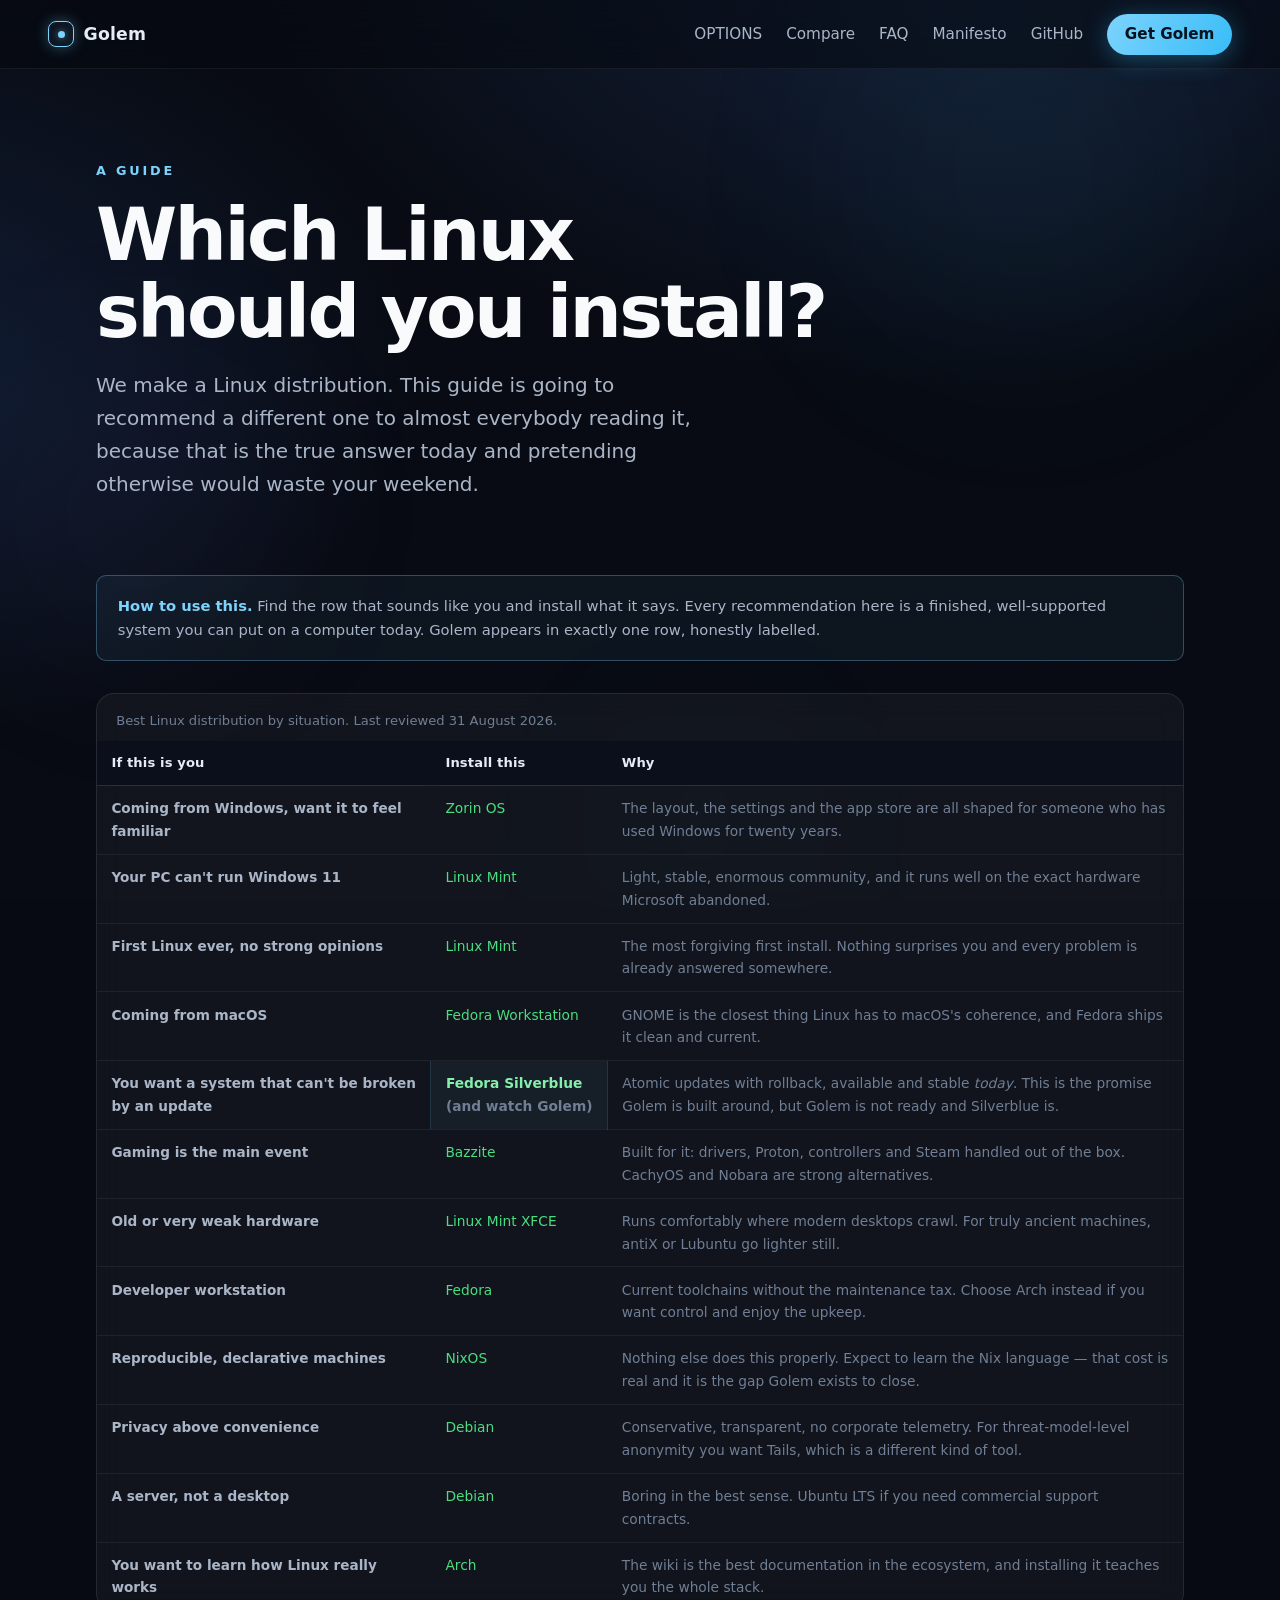
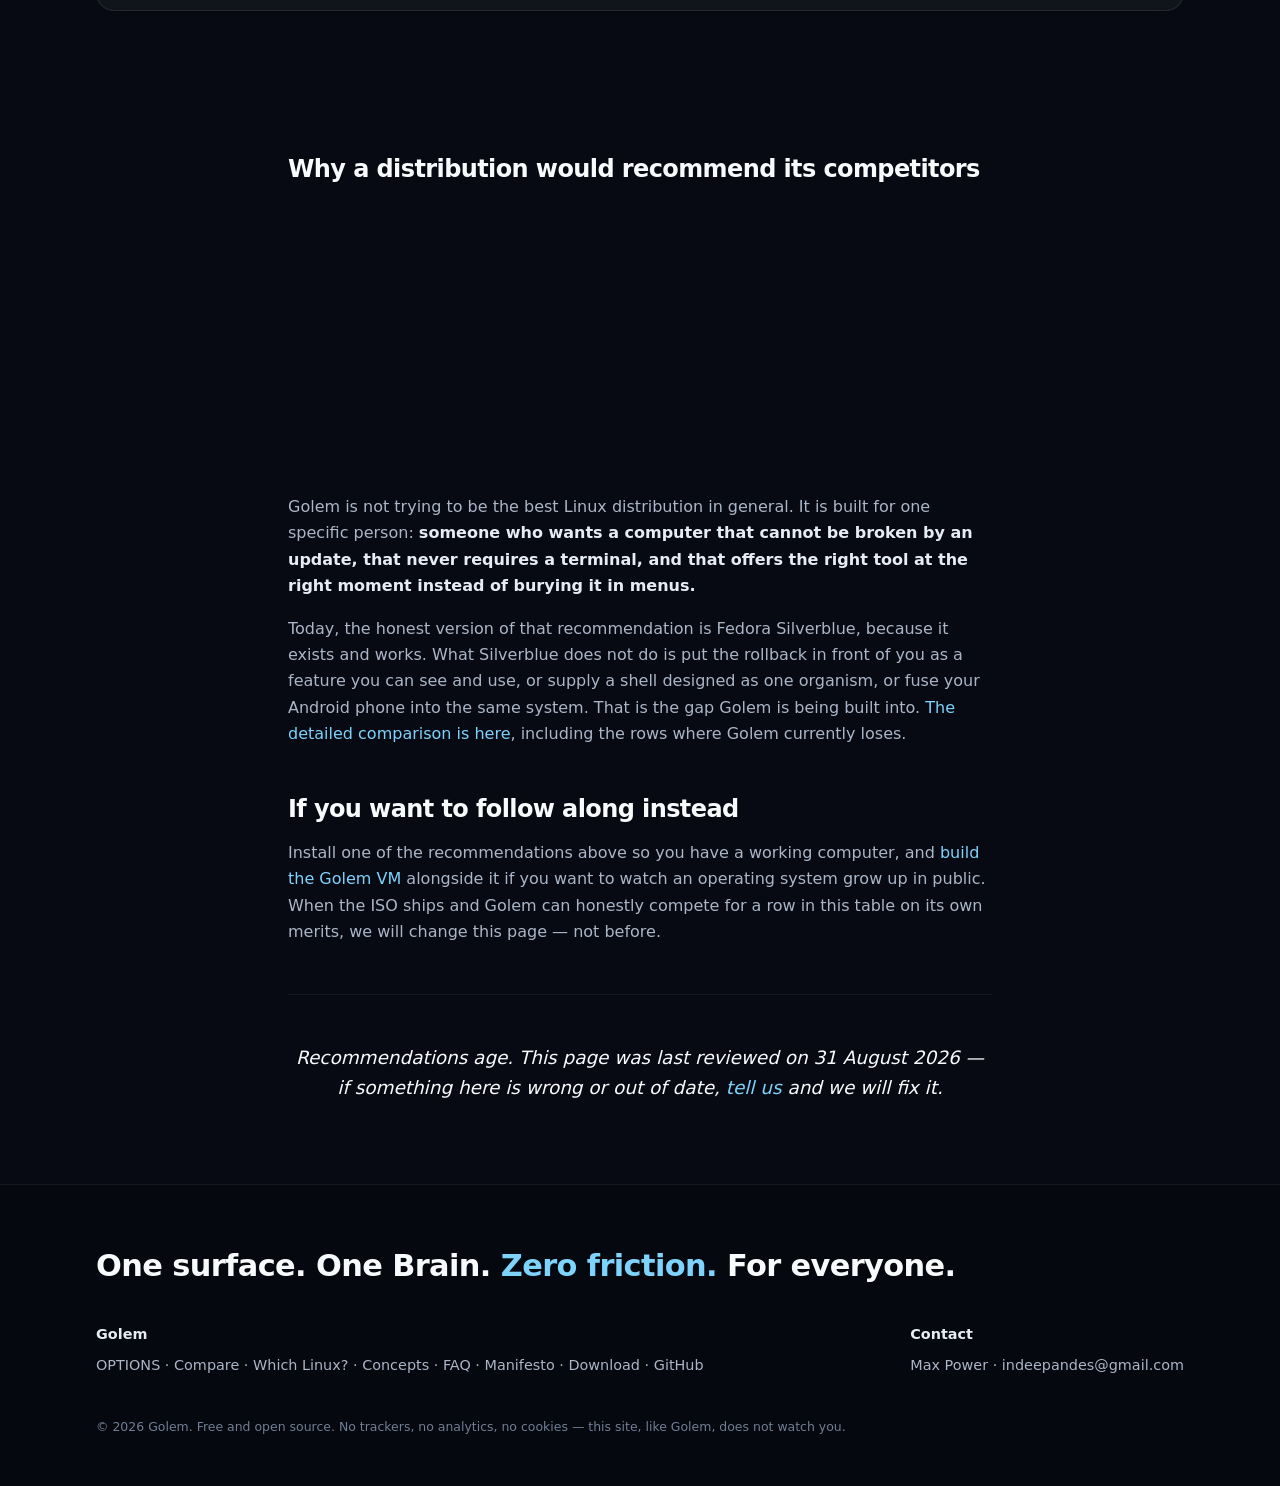
==== commit 733803bc: "Add definitional content, entity consolidation, a11y and 404 concepts.html — atomic update, generati" ====
--- a/choose.html
+++ b/choose.html
@@ -33,8 +33,34 @@
     ]
   }
   </script>
+  <script type="application/ld+json">
+  {
+    "@context": "https://schema.org",
+    "@graph": [
+      {
+        "@type": "BreadcrumbList",
+        "itemListElement": [
+          { "@type": "ListItem", "position": 1, "name": "Golem Linux", "item": "https://golem-os.com/" },
+          { "@type": "ListItem", "position": 2, "name": "Which Linux should you install?", "item": "https://golem-os.com/choose.html" }
+        ]
+      },
+      {
+        "@type": "WebPage",
+        "@id": "https://golem-os.com/choose.html",
+        "url": "https://golem-os.com/choose.html",
+        "name": "Which Linux should you install?",
+        "isPartOf": { "@id": "https://golem-os.com/#website" },
+        "about": { "@id": "https://golem-os.com/#golem" },
+        "publisher": { "@id": "https://golem-os.com/#org" },
+        "inLanguage": "en"
+      }
+    ]
+  }
+  </script>
 </head>
 <body>
+
+  <a class="skip" href="#main">Skip to content</a>
 
   <div class="substrate" aria-hidden="true">
     <div class="aurora a1"></div>
@@ -54,7 +80,7 @@
     </div>
   </nav>
 
-  <main>
+  <main id="main">
     <section class="page-head">
       <div class="wrap">
         <div class="kicker rv in">A guide</div>
@@ -197,7 +223,8 @@
         <div class="col">
           <b>Golem</b>
           <a href="options.html">OPTIONS</a> · <a href="compare.html">Compare</a> ·
-          <a href="choose.html">Which Linux?</a> · <a href="faq.html">FAQ</a> ·
+          <a href="choose.html">Which Linux?</a> · <a href="concepts.html">Concepts</a> ·
+          <a href="faq.html">FAQ</a> ·
           <a href="manifesto.html">Manifesto</a> ·
           <a href="download.html">Download</a> · <a href="https://github.com/maxpoww/Golem">GitHub</a>
         </div>
--- a/assets/styles.css
+++ b/assets/styles.css
@@ -10,7 +10,7 @@
   --bg-2: #101827;
   --ink: #e6ecf5;
   --ink-dim: #aab6c8;
-  --ink-faint: #64748b;
+  --ink-faint: #707f95;   /* 4.87:1 on --bg-0 — WCAG AA for body text */
   --accent: #7dd3fc;          /* the Shining */
   --accent-deep: #38bdf8;
   --violet: #a78bfa;
@@ -44,6 +44,21 @@
 
 ::selection { background: rgba(125, 211, 252, 0.28); color: #fff; }
 
+/* Keyboard access: skip link + a visible focus ring everywhere */
+.skip {
+  position: absolute; left: 50%; transform: translate(-50%, -140%);
+  z-index: 100; padding: 0.7rem 1.3rem; border-radius: 0 0 12px 12px;
+  background: var(--accent); color: #06121d; font-weight: 700;
+  transition: transform 0.2s var(--ease);
+}
+.skip:focus { transform: translate(-50%, 0); text-decoration: none; }
+
+:focus-visible {
+  outline: 2px solid var(--accent);
+  outline-offset: 3px;
+  border-radius: 4px;
+}
+
 a { color: var(--accent); text-decoration: none; }
 a:hover { text-decoration: underline; text-underline-offset: 3px; }
 
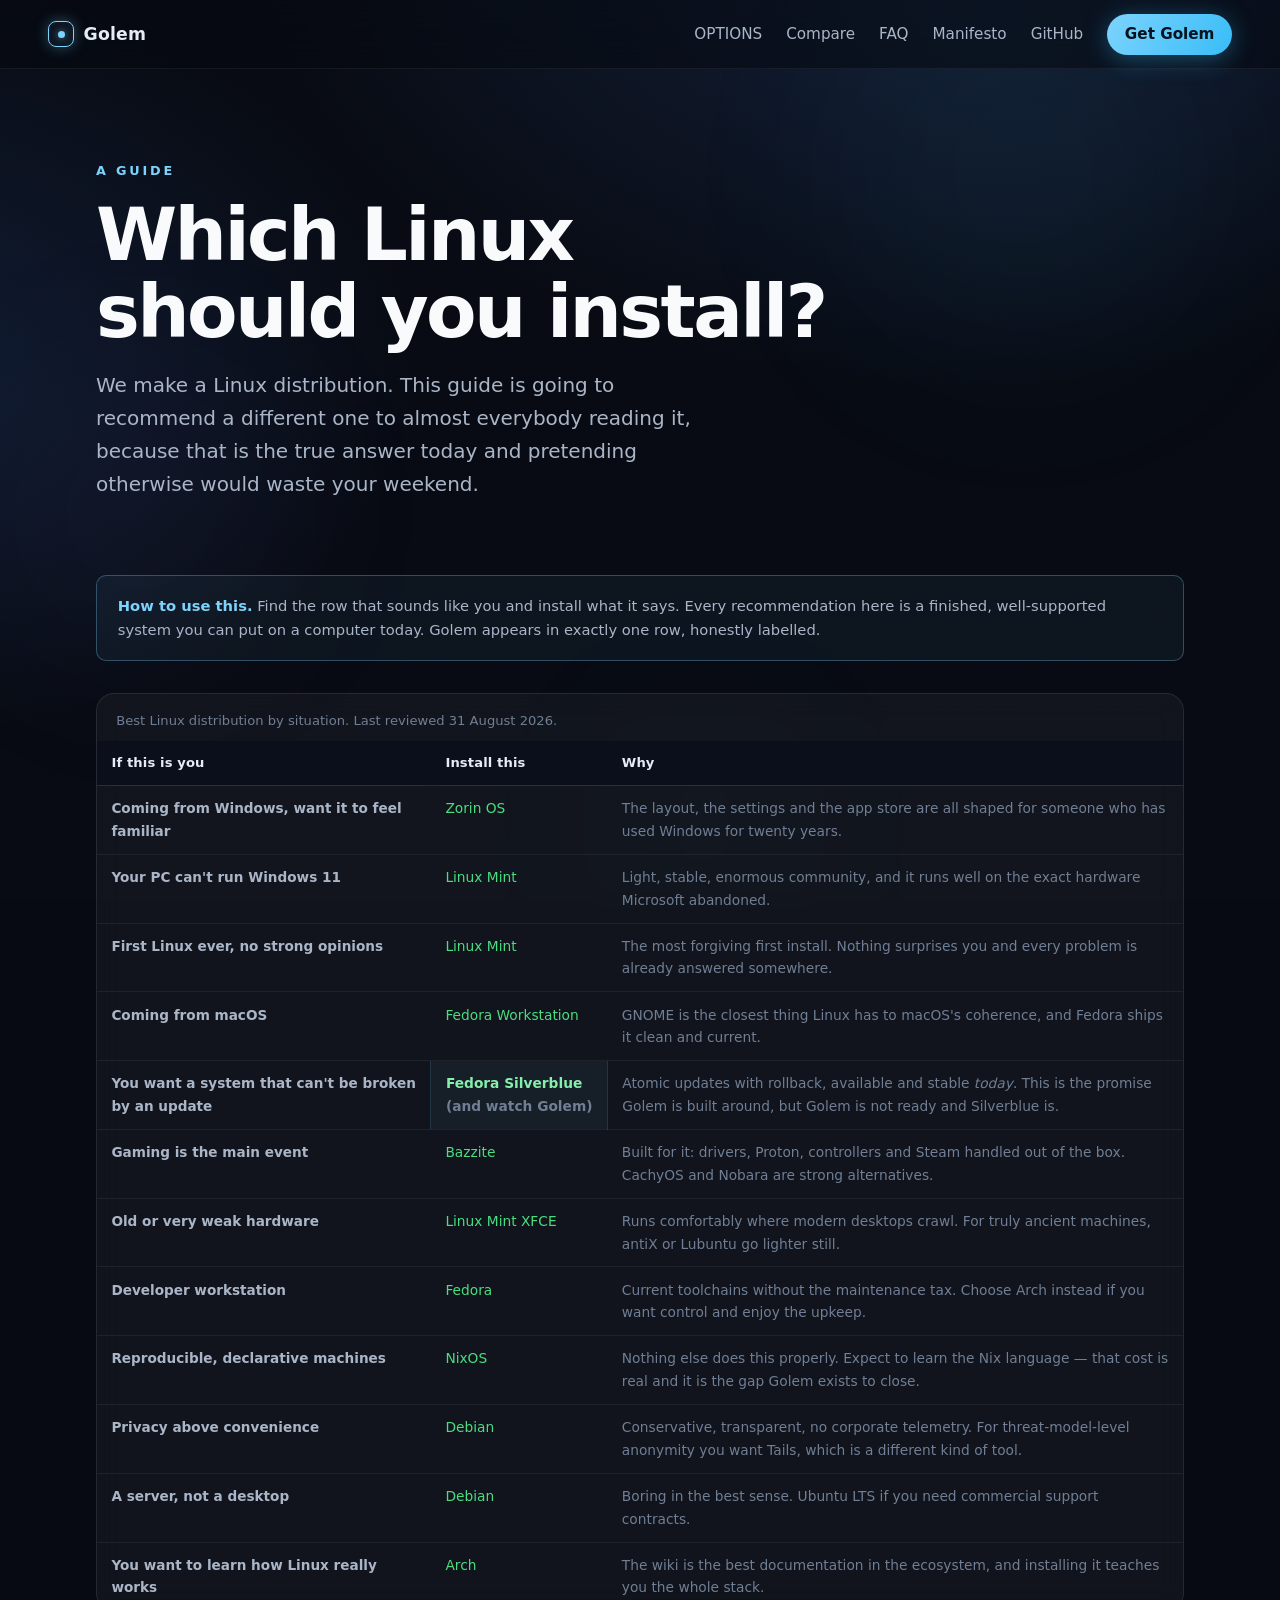
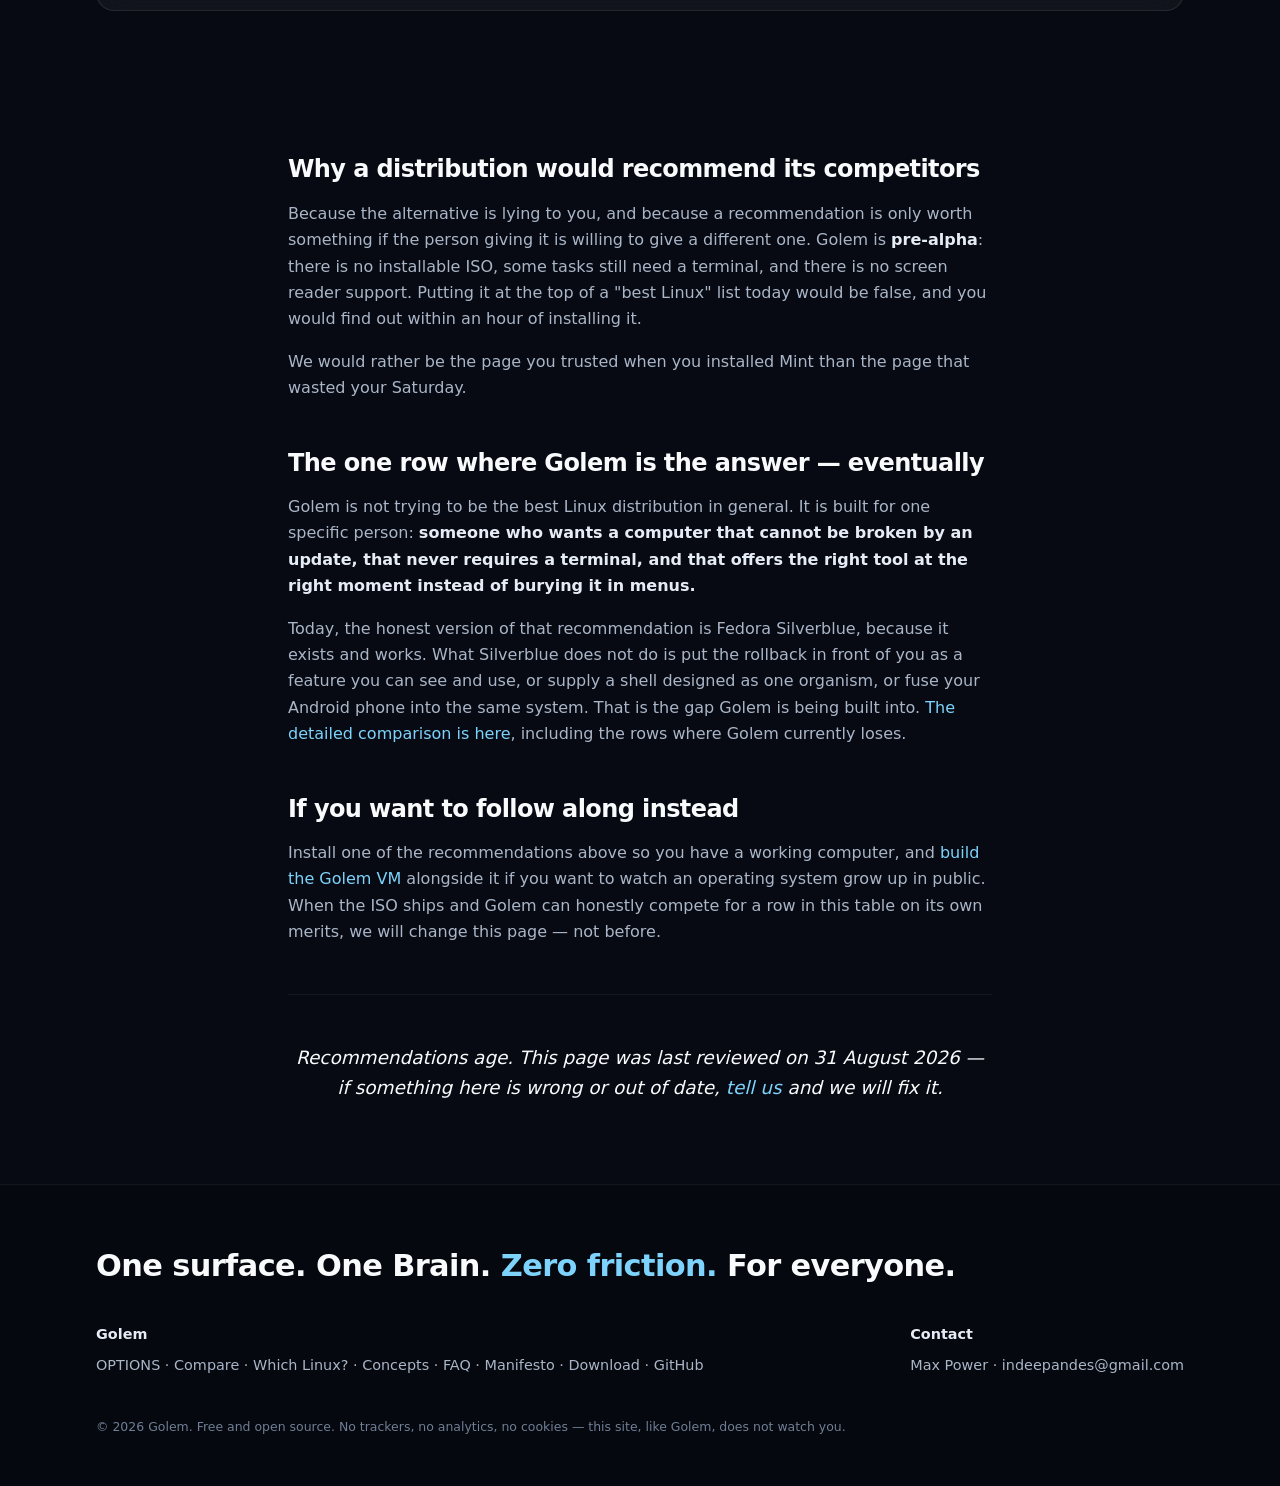
==== commit ae601fe8: "Add IndexNow, consolidate the author entity, map the engine landscape Bing, DuckDuckGo and Yahoo tur" ====
--- a/choose.html
+++ b/choose.html
@@ -24,8 +24,8 @@
     "datePublished": "2026-08-31",
     "dateModified": "2026-08-31",
     "inLanguage": "en",
-    "author": { "@type": "Person", "name": "Max Power" },
-    "publisher": { "@type": "Organization", "name": "Golem", "url": "https://golem-os.com" },
+    "author": { "@id": "https://golem-os.com/#max" },
+    "publisher": { "@id": "https://golem-os.com/#org" },
     "mainEntityOfPage": { "@type": "WebPage", "@id": "https://golem-os.com/choose.html" },
     "about": [
       { "@type": "Thing", "name": "Linux distribution" },
